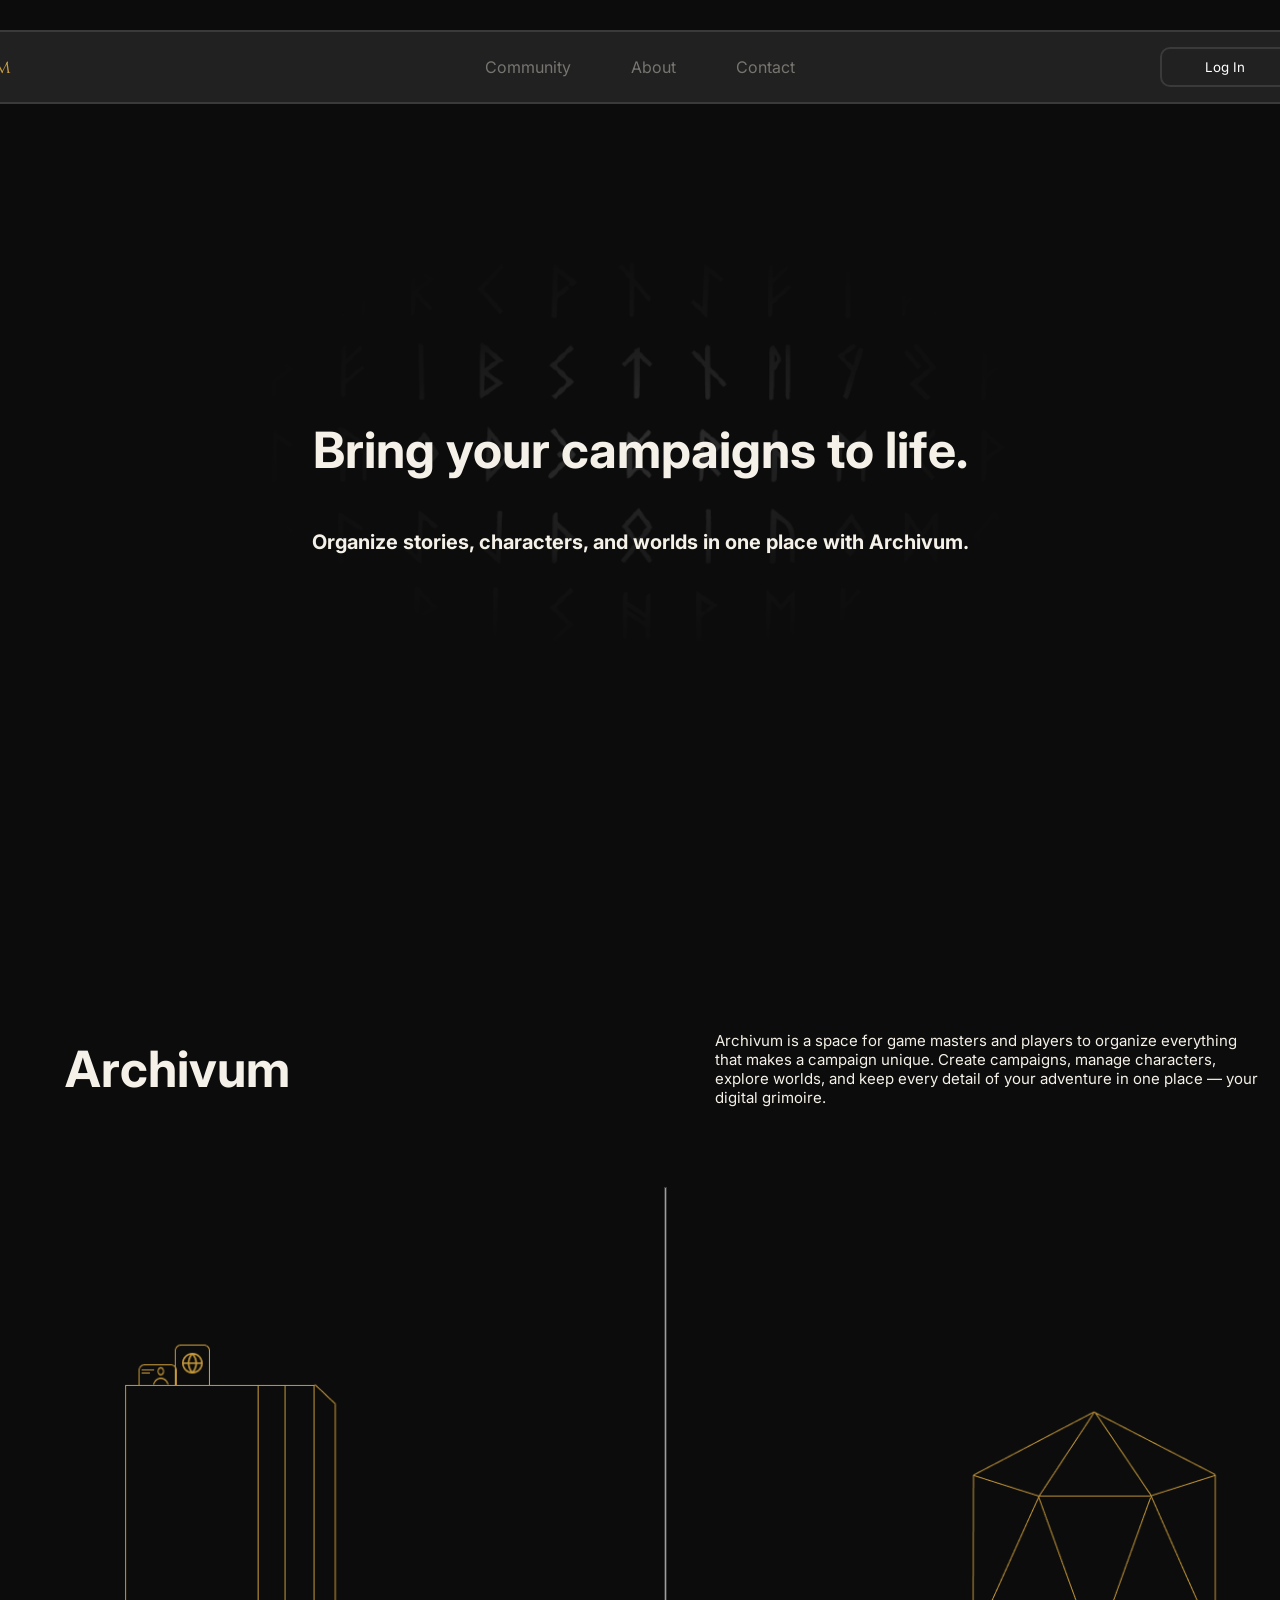
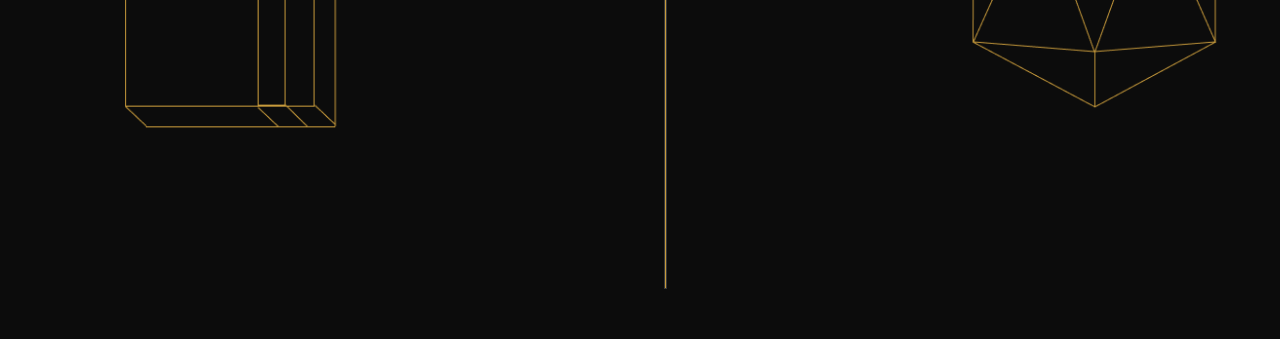
==== landingpage.html @ 38da4d2e "cancelei o modo de alternar página ao clicar em signup/login" ====
<!DOCTYPE html>
<html lang="en">
<head>
    <link rel="preconnect" href="https://fonts.googleapis.com">
    <link rel="preconnect" href="https://fonts.gstatic.com" crossorigin>
    <link href="https://fonts.googleapis.com/css2?family=Cinzel:wght@400;500;600;700;800;900&family=Inter:wght@400;500;600;700&display=swap" rel="stylesheet">
    <link rel="stylesheet" href="landingpage.css">
    <meta charset="UTF-8">
    <meta name="viewport" content="width=device-width, initial-scale=1.0">
    <title>Document</title>
</head>

<script src="landingpage.js" defer></script>
<body>
    
    <div class="landingpage">
    
    <div class="navbar pagina">
        <div class="logo">
            <img class="imglogo img" src="logo.png" alt="A">
            <p class="txtlogo">Archivum</p>
        </div>


        <div class="links">
            <a href="#">Community</a>
            <a href="#">About</a>
            <a href="#">Contact</a>

        </div>
        
        <div class="botoes">
    <button class="log_in btn">Log In</button>
    <button class="sign_up btn">Sign Up</button>
</div>

</div>
<!--fim da navbar-->


    <div class="textprinc">
        <img class="imgprinc img"  src="imgprinc.png">
        <h1 class="h1l">Bring your campaigns to life.</h1>
        <h2 class="h2l">Organize stories, characters, and worlds in one place with Archivum.</h2>
    </div>

    <div class="sec2">
        <div class="top">
        <h1 class="h1sec2 reveal">Archivum</h1>
        <p class="psec2 reveal">Archivum is a space for game masters and players to organize everything that makes a campaign unique. Create campaigns, manage characters, explore worlds, and keep every detail of your adventure in one place — your digital grimoire.</p>
        </div>

        <div class="bottom">
            <img class="imgsec2 reveal img" src="sec2img1.png">
            <hr class="linev hrsec2 reveal"></hr>
            <img class="img2sec2 reveal img" src="sec2img2.png">
        </div>
    </div>
        




<!--
    <div class="sec3">
        <div class="linev"><hr></hr></div>
        <div class="jgd"></div>
        <div class="linev"><hr></hr></div>
    </div>
-->


    
</div>


</body>
</html>
---- landingpage.css ----
@view-transition {
  navigation: auto;
}

@keyframes slide-in {
  from {
    transform: translateX(100%);
  }

  to {
    transform: translateX(0);
  }
}

@keyframes slide-out {
  from {
    transform: translateX(0);
  }

  to {
    transform: translateX(-100%);
  }
}

::view-transition-old(root) {
  animation: slide-out 0.5s ease-in-out both;
}

::view-transition-new(root) {
  animation: slide-in 0.5s ease-in-out both;
}


:root {
  /* BASE */
  --background: #0c0c0c;
  --surface: #242424;
  --surface-hover: #2D2D2D;
  --border: #3A3A3A;

  /* TEXTOS*/
  --text-title: #F5F1E8;      /* títulos grandes */
  --text-primary: #D9D6CF;    /* textos principais */
  --text-secondary: #A6A4A0;  /* descrições */
  --text-muted: #77756F;      /* textos apagados */

  /* DOURADO DOS ELEMENTOS */
  --gold-primary: #C89B3C;    /* logo, links, destaques */
  --gold-hover: #DDB052;
  --gold-dark: #9C7528;

  /* BOTÕES */
      
  --button-primary: #D4A72C;
  --button-primary-text: #1A1A1A;

  --button-secondary-bg: transparent;
  --button-secondary-border: #D4A72C;
  --button-secondary-text: #D4A72C;

    /* =====================
        SKIN BRANCA
     ===================== */

        /* FUNDOS */
        --background-wt: #F8F6F2;      /* Fundo principal */
        --surface-wt: #FFFFFF;         /* Cards */
        --surface--hover-wt: #F2F0EB;   /* Hover */
        --border-wt: #DDD8CF;          /* Bordas */
      
        /* TEXTOS */
        --text-title-wt: #1F1E1B;      /* Títulos */
        --text-primary-wt: #36342F;    /* Texto comum */
        --text-secondary-wt: #6A675F;  /* Texto secundário */
        --text-muted-wt: #979288;      /* Texto apagado */
      
        /* DOURADO */
        --gold-primary-wt: #C89B3C;
        --gold-hover-wt: #D8AC47;
        --gold-dark-wt: #A97C24;
      
        /* BOTÕES */
        --button-primary-wt: #C89B3C;
        --button-primary-text-wt: #FFFFFF;
      
        --button-secondary-bg-wt: transparent;
        --button-secondary-border-wt: #C89B3C;
        --button-secondary-text-wt: #A97C24;
      
        /* FEEDBACK */
        --success: #4F8A63;
        --warning: #D49B2A;
        --error: #C95B5B;
      

  /* =====================
     SKIN GELO
     ===================== */

  --gelo-bg-principal: #B8D5D8;
  --gelo-bg-leitor: #DDEFF0;

  --gelo-texto-principal: #263238;
  --gelo-texto-destaque: #4FA3C1;

  --gelo-btn-bg: #397C91;


  /* =====================
     SKIN NATUREZA
     ===================== */

  --natureza-bg-principal: #9EAA7A;
  --natureza-bg-leitor: #D8D7A8;

  --natureza-texto-principal: #35421F;
  --natureza-texto-destaque: #8B8A35;

  --natureza-btn-bg: #68702A;
}


.sknwt{
    --background: #F8F6F2;      /* Fundo principal */
        --surface: #FFFFFF;         /* Cards */
        --surface--hover: #F2F0EB;   /* Hover */
        --border: #DDD8CF;          /* Bordas */
      
        /* TEXTOS */
        --text-title: #1F1E1B;      /* Títulos */
        --text-primary: #36342F;    /* Texto comum */
        --text-secondary: #6A675F;  /* Texto secundário */
        --text-muted: #979288;      /* Texto apagado */
      
        /* DOURADO */
        --gold-primary: #C89B3C;
        --gold-hover: #D8AC47;
        --gold-dark: #A97C24;
      
        /* BOTÕES */
        --button-primary: #C89B3C;
        --button-primary-text: #FFFFFF;
      
        --button-secondary-bg: transparent;
        --button-secondary-border: #C89B3C;
        --button-secondary-text: #A97C24;
}

body{
    background-color: var(--background);
    margin: 0;
    display: flex;
    align-items: center;
    justify-content: center;
    flex-direction: column;
}

.landingpage{
    align-items: center;
    display: flex;
    flex-direction: column;
    margin: 0;
    width: 80%;
    height: 100%;
}



.landingpage.hidden {
  opacity: 0;
  transform: translateY(20px);
}

.reveal{
    opacity: 0;
    transform: translateY(50px);
    transition: 1s ease;
}

.reveal.active{
    opacity: 1;
    transform: translateY(0);
}

.txtlogo{
    font-family: 'cinzel', serif;
    font-size: 19px;
    color: var(--gold-primary)
}

/*keyframe do txt principal */
@keyframes textAppear {
    from {
        opacity: 0;
        transform: translateY(40px);
    }

    to {
        opacity: 1;
        transform: translateY(0);
    }
}

.h1l{
    font-size: 50px;
    font-family: 'inter', sans-serif;
    color: var(--text-title);
    margin-top: 50px;

    opacity: 0;
    transform: translateY(40px);

    animation: textAppear 2s ease forwards;
    animation-delay: 0.5s;
}

/*keyframe do txt secundario */
@keyframes textAppear2 {
    from {
        opacity: 0;
        transform: translateY(30px);
    }

    to {
        opacity: 1;
        transform: translateY(0);
    }
}

.h2l{
    font-size: 20px;
    font-family: 'inter', sans-serif;
    color: var(--text-title);

    opacity: 0;
    transform: translateY(30px);

    animation: textAppear2 1s ease forwards;
    animation-delay: 1.2s;
}

.navbar{
    backdrop-filter: blur(10px);
    -webkit-backdrop-filter: blur(10px);
    overflow: hidden;
    position: fixed;
    top: 0;
    background-color: var(--background);
    display: flex;
    justify-content: space-between;
    align-items: center;
    flex-direction: row;
    border-radius: 20px;
    padding: 10px 30px;
    width: 1600px;
    height: 50px;
    margin-top: 30px;
    border: 2px solid var(--border);
    background: rgba(36, 36, 36, 0.9);
    z-index: 10;
}

.img{
    user-select: none;
    -webkit-user-drag: none;
}

.links{
    font-size: 16px;
    display: flex;
    flex: 1;
    gap: 60px;
    align-items: center;
    justify-content: center;
}

.links a{
    font-family: 'inter', sans-serif;
    text-decoration: none;
    color: var(--text-muted);
    transition: 0.3s;
}

.logo{
    align-items: center;
    display: flex;
    flex-direction: row;
    flex: 1;
}

.botoes{
    align-items: center;
    justify-content: center;
    display: flex;
    flex-direction: row;
    gap: 20px;
    position: relative;
    z-index: 2;
    flex: 1;
    justify-content: flex-end;
}

.sign_up, .log_in{
    font-family: 'inter', sans-serif;
    transition: 0.3s;
    border-radius: 10px;
    border: none;
    height: 40px;
    width: 130px;

    /* necessário pro <a> se comportar como botão */
    display: flex;
    align-items: center;
    justify-content: center;
    text-decoration: none;
    cursor: pointer;
    box-sizing: border-box;
}

.sign_up{
    box-shadow: 5px 5px 20px rgba(221, 221, 221, 0.2);
    background-color: var(--button-primary-text-wt);
    color: var(--background); /* cor do texto do sign up, ajusta se quiser outra */
}

.log_in{
    color: var(--button-primary-text-wt);
    background: transparent;
    border: 2px solid var(--border);
}

.imglogo{

    width: 70px;
    height: auto;

}


.textprinc{
    justify-content: center;
    gap: 0;
    display: flex;
    flex-direction: column;
    align-items: center;
    margin-top: 370px;
    align-self: center;
}


/* kayframe da imagem principal */
@keyframes runeAppear {
    from {
        opacity: 0;
    }

    to {
        opacity: 0.3;
    }
}

.imgprinc{
    
    opacity: 0;

    animation: runeAppear 3s ease forwards;

    mask-image: radial-gradient(
        ellipse at center,
        rgba(0,0,0,0.5) 0%,
        rgba(0,0,0,0.4) 15%,
        rgba(0,0,0,0.3) 25%,
        rgba(0,0,0,0.2) 40%,
        rgba(0,0,0,0.1) 45%,
        rgba(0,0,0,0) 75%,
        transparent 100%
    );

    -webkit-mask-image: radial-gradient(
        ellipse at center,
        rgba(0,0,0,0.5) 0%,
        rgba(0,0,0,0.4) 15%,
        rgba(0,0,0,0.3) 25%,
        rgba(0,0,0,0.2) 40%,
        rgba(0,0,0,0.1) 45%,
        rgba(0,0,0,0) 75%,
        transparent 100%
    );

    width: 60%;
    height: auto;
    margin-bottom: 50px;
    z-index: 1;
    position: absolute;
}

.sec2{
    display: flex;
    flex-direction: column;
    gap: 30px;
    margin-top: 460px;
}


.top{
    margin-left: 50px;
    display: flex;
    flex-direction: row;
    justify-content: space-between;
    align-items: center;
    gap: 100px;
    width: 1200px;
    height: auto;
}

.h1sec2, .psec2{
    margin: 0px;
}

.h1sec2{
    font-size: 50px;
    font-family: 'inter', sans-serif;
    flex: 1;
    color: var(--text-title);
}

.psec2{
    flex: 1;
    font-size: 15px;
    font-family: 'inter', sans-serif;
    color: var(--text-title);
    width: 600px;
}

.bottom{
    display: flex;
    flex-direction: row;
    align-items: center;
    gap: 60px;
    margin-left: 50px;
    width: 1200px;
    justify-content: space-around;
}

.imgsec2,
.img2sec2{
    width: 350px;
    height: auto;
}

.hrsec2{
    width: 1px;
    height: 400px;

    background-color: var(--gold-primary);
    border: none;
}





.sec3{
    display: flex;
    flex-direction: row;
    gap: 30px;
}

.linev{
    width: 1px;
    height: 700px;
    border: 1px solid var(--border);
    margin-top: 50px;
    margin-bottom: 50px;
}

.link-active{
    font-size: 100px;
}

.hidden{
    display: none;
}
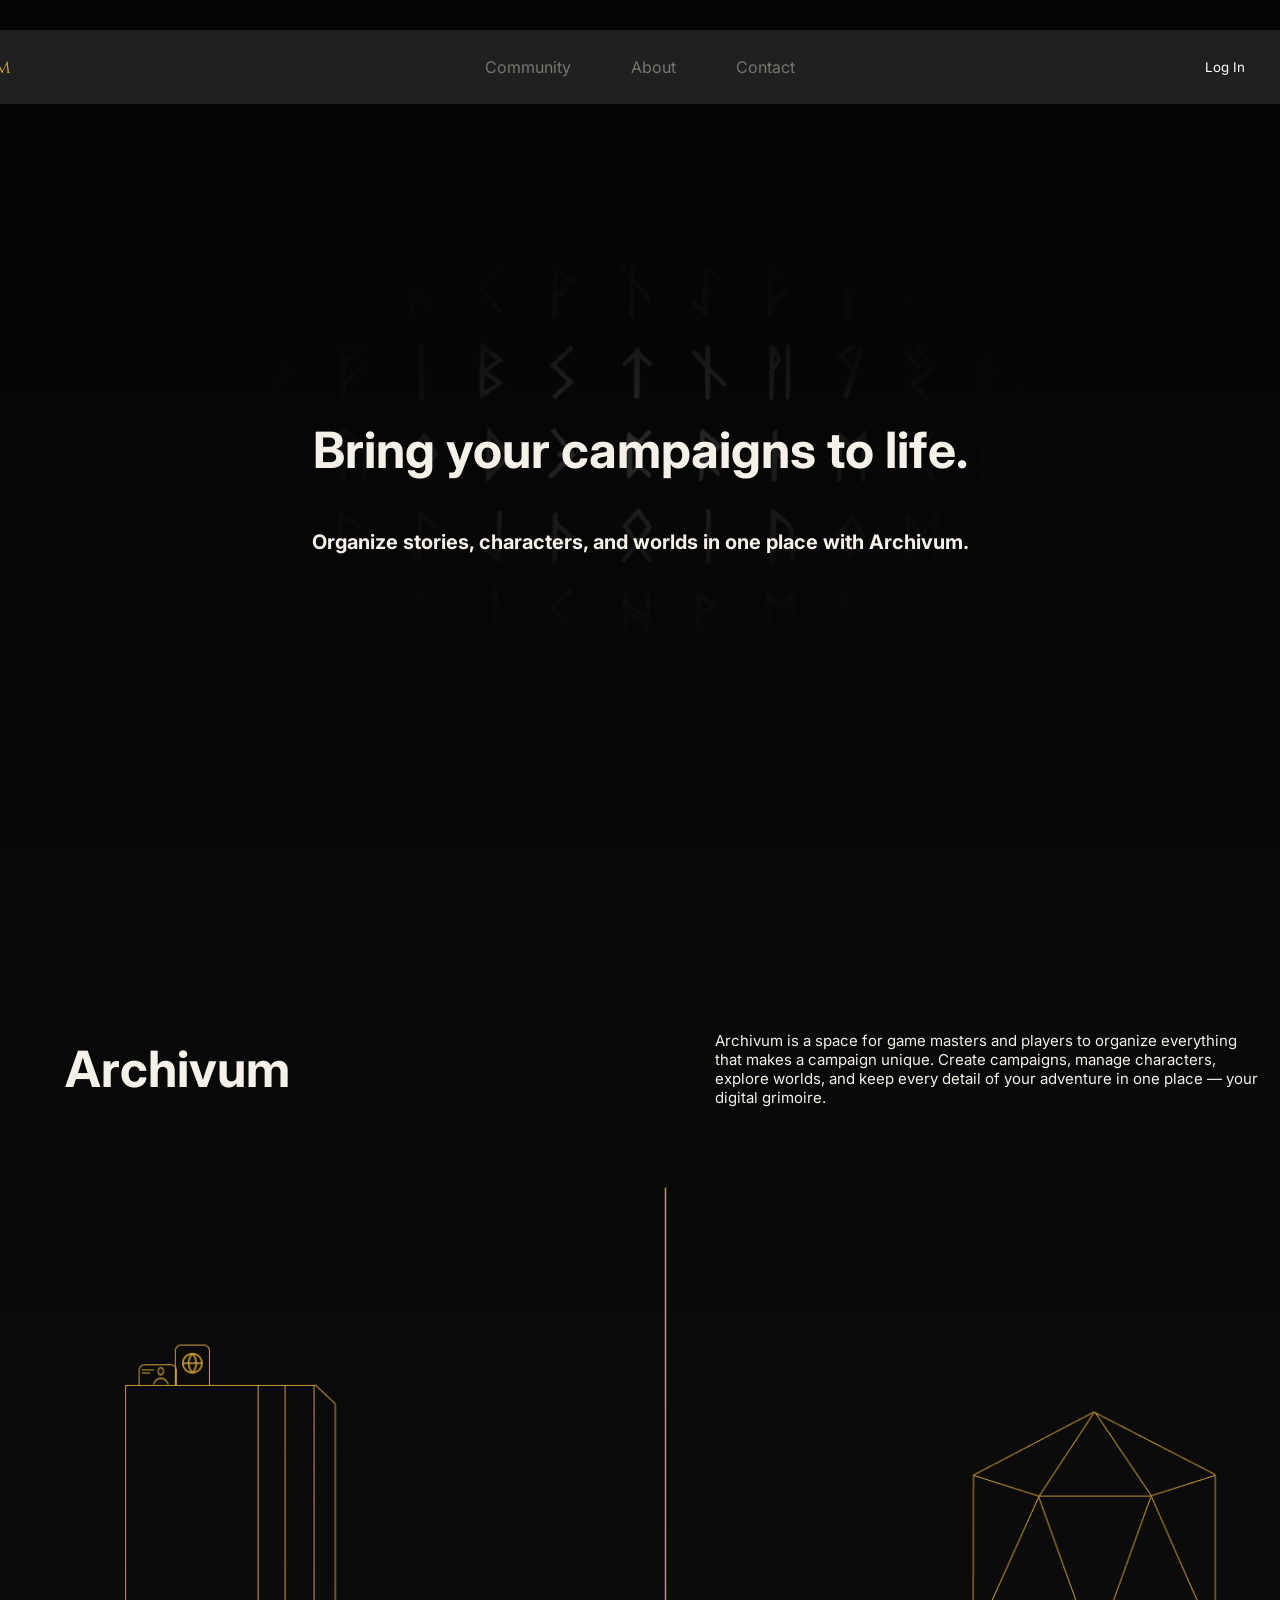
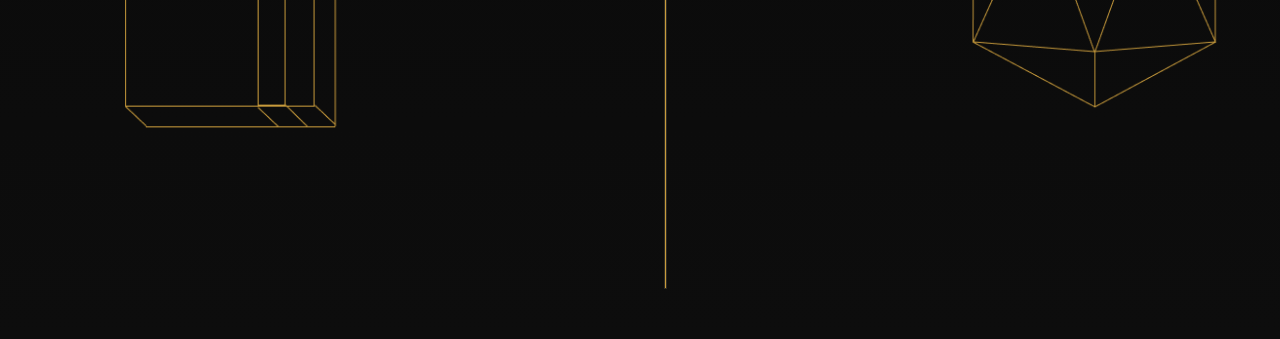
==== commit f5b7493a: "adicionando tela de signup" ====
--- a/landingpage.html
+++ b/landingpage.html
@@ -1,6 +1,7 @@
 <!DOCTYPE html>
 <html lang="en">
 <head>
+    <link rel="stylesheet" href="https://cdnjs.cloudflare.com/ajax/libs/font-awesome/6.7.2/css/all.min.css">
     <link rel="preconnect" href="https://fonts.googleapis.com">
     <link rel="preconnect" href="https://fonts.gstatic.com" crossorigin>
     <link href="https://fonts.googleapis.com/css2?family=Cinzel:wght@400;500;600;700;800;900&family=Inter:wght@400;500;600;700&display=swap" rel="stylesheet">
@@ -13,9 +14,8 @@
 <script src="landingpage.js" defer></script>
 <body>
     
-    <div class="landingpage">
-    
-    <div class="navbar pagina">
+
+<div class="navbar pagina">
         <div class="logo">
             <img class="imglogo img" src="logo.png" alt="A">
             <p class="txtlogo">Archivum</p>
@@ -36,6 +36,11 @@
 
 </div>
 <!--fim da navbar-->
+
+
+
+    <div class="landingpage">
+    
 
 
     <div class="textprinc">
@@ -74,5 +79,26 @@
 </div>
 
 
+<div class="signup hidden pagina">
+    <div class="ContainerSignup">
+        <img class="imglogosu"src="logo.png">
+        <h1 class="h1su">Create your account and start now</h1>
+
+        <div class="create">
+        <button class="SignUpWGoogle"> <img 
+        class="google-icon-color"
+        src="https://upload.wikimedia.org/wikipedia/commons/c/c1/Google_%22G%22_logo.svg" 
+        alt="Ícone Colorido do Google" 
+>       </button>
+        <p class="or">or</p>
+        <input class="e-mail" type="email" placeholder="Email address">
+        <input class="pswrd" type="password" placeholder="password">
+        </div>
+    </div>
+
+
+
+</div>
+
 </body>
 </html>
--- a/landingpage.css
+++ b/landingpage.css
@@ -1,5 +1,7 @@
 
-
+html{
+    overflow-y: scroll;
+}
 
 @view-transition {
   navigation: auto;
@@ -37,9 +39,11 @@
 :root {
   /* BASE */
   --background: #0c0c0c;
+  --bg-degrade: linear-gradient(180deg, #040404 0%, #0d0d0d 100%);
   --surface: #242424;
   --surface-hover: #2D2D2D;
-  --border: #3A3A3A;
+  --border: #202020e5;
+  --border-hover: #585858;
 
   /* TEXTOS*/
   --text-title: #F5F1E8;      /* títulos grandes */
@@ -150,7 +154,7 @@
 }
 
 body{
-    background-color: var(--background);
+    background: var(--bg-degrade);
     margin: 0;
     display: flex;
     align-items: center;
@@ -481,7 +485,97 @@
     font-size: 100px;
 }
 
+
+
+.signup{
+    display: flex;
+    flex-direction: column;
+    justify-content: center;
+    align-items: center;
+    height: 100vh;
+    width: 100vh;
+    background: transparent;
+}
+
+.ContainerSignup{
+    justify-content: center;
+    align-items: center;
+    display: flex;
+    flex-direction: column;
+}
+
+.imglogosu{
+    width: 170px;
+    height: auto;
+}
+
+.h1su{
+    font-size: 22px;
+    font-family: 'inter', sans-serif;
+    color: var(--text-title);
+}
+
+.SignUpWGoogle{
+    margin-top: 30px;
+    border-radius: 10px;
+    width: 300px;
+    height: 44px;
+    border: none;
+    background-color: var(--background-wt);
+    transition: 0.5s;
+}
+
+.or{
+    opacity: 0.5;
+    color: var(--text-muted);
+    font-family: 'inter', sans-serif;
+}
+
+.create{
+    display: flex;
+    flex-direction: column;
+    justify-content: center;
+    align-items: center;
+    gap: 10px;
+}
+
+.google-icon-color{
+    width: 30px;
+}
+
+.pswrd, .e-mail{
+    height: 40px;
+    width: 290px;
+    border-radius: 10px;
+    border: 1px solid var(--border);
+    background-color: var(--background);
+    background: rgba(36, 36, 36, 0.5);
+    backdrop-filter: blur(10px);
+    -webkit-backdrop-filter: blur(10px);
+    padding-left: 10px;
+    color: var(--text-muted-wt);
+    outline: none
+}
+
+.e-mail:hover{
+    border: 1px solid var(--border-hover)
+}
+.pswrd:hover{
+    border: 1px solid var(--border-hover)
+}
+
+.e-mail:focus{
+    border: 1px solid var(--border-hover)
+}
+.pswrd:focus{
+    border: 1px solid var(--border-hover)
+}
+
+.sobreselecionado{
+    opacity: 0.7;
+    transition: 0.5s;
+}
+
 .hidden{
     display: none;
-}
-
+}
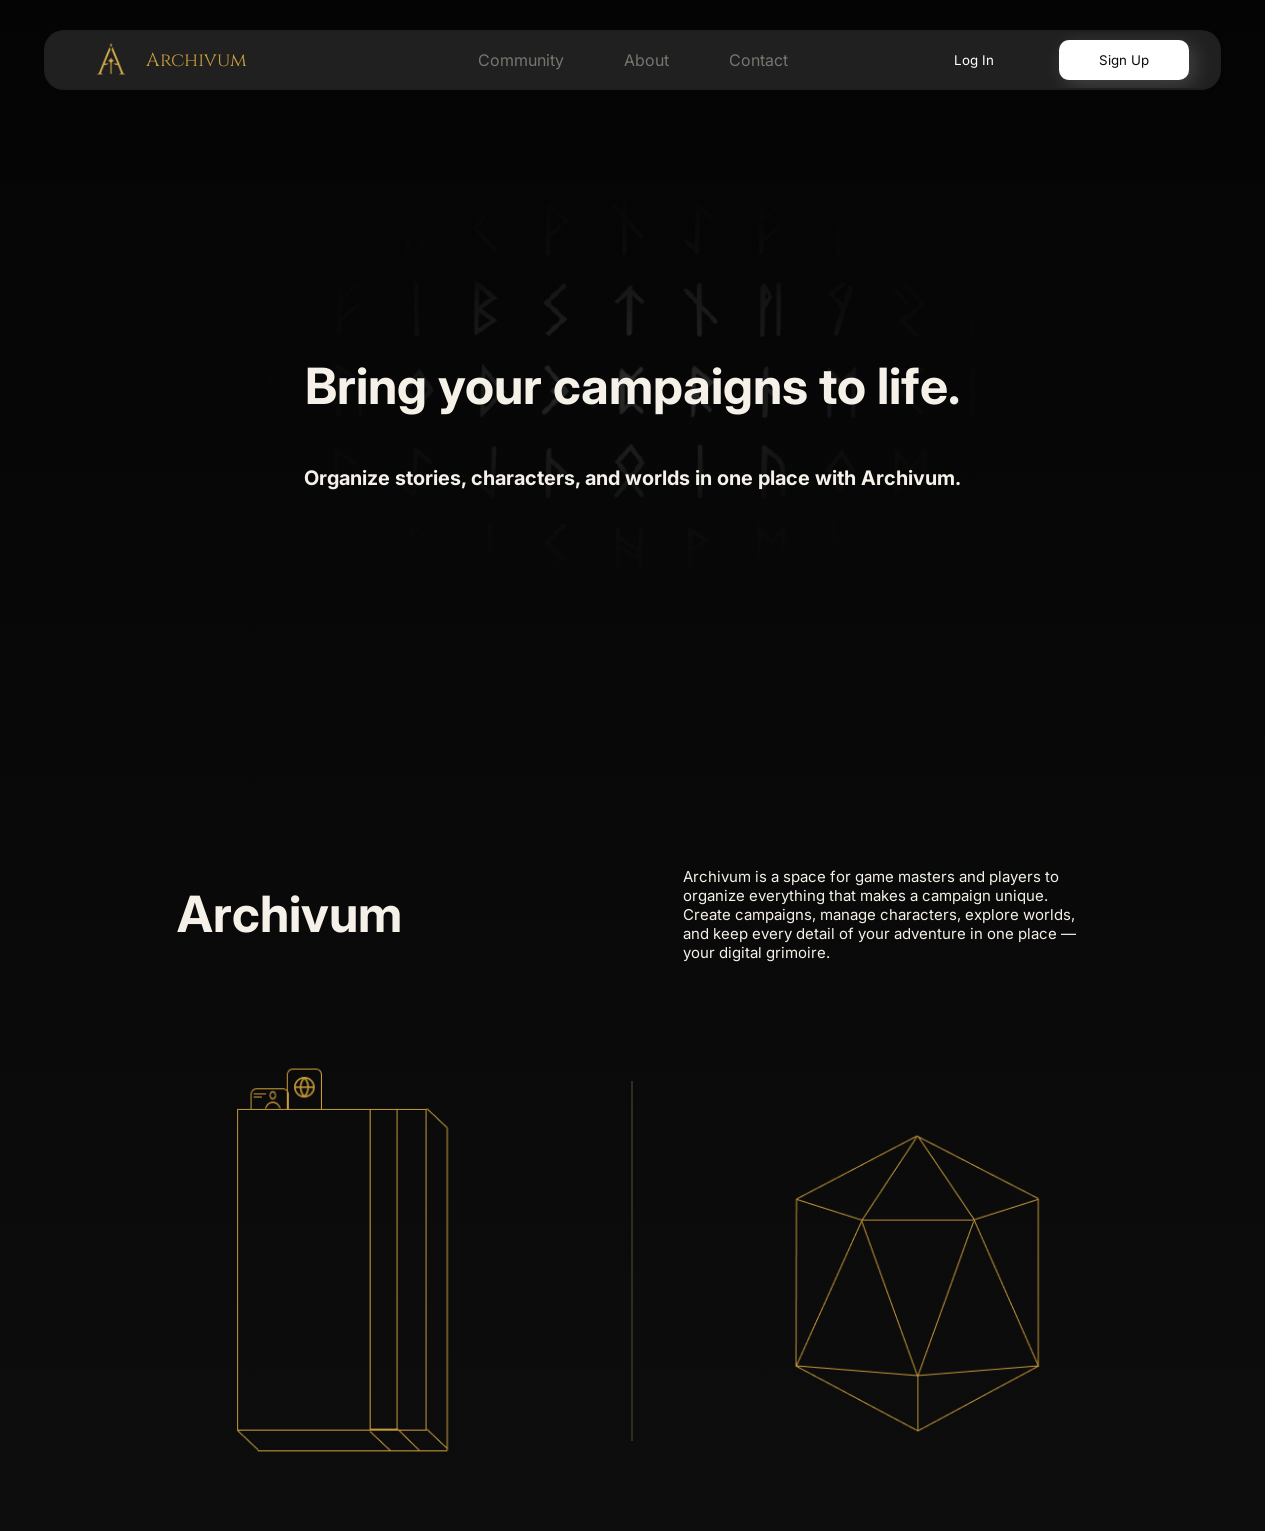
==== commit 3b934d72: "melhorando a responsividade e "otimizando" o sistema de usar-select/user-drag" ====
--- a/landingpage.html
+++ b/landingpage.html
@@ -17,7 +17,7 @@
 
 <div class="navbar pagina">
         <div class="logo">
-            <img class="imglogo img" src="logo.png" alt="A">
+            <img class="imglogo" src="logo.png" alt="A">
             <p class="txtlogo">Archivum</p>
         </div>
 
@@ -44,7 +44,7 @@
 
 
     <div class="textprinc">
-        <img class="imgprinc img"  src="imgprinc.png">
+        <img class="imgprinc"  src="imgprinc.png">
         <h1 class="h1l">Bring your campaigns to life.</h1>
         <h2 class="h2l">Organize stories, characters, and worlds in one place with Archivum.</h2>
     </div>
@@ -56,9 +56,9 @@
         </div>
 
         <div class="bottom">
-            <img class="imgsec2 reveal img" src="sec2img1.png">
+            <img class="imgsec2 reveal" src="sec2img1.png">
             <hr class="linev hrsec2 reveal"></hr>
-            <img class="img2sec2 reveal img" src="sec2img2.png">
+            <img class="img2sec2 reveal" src="sec2img2.png">
         </div>
     </div>
         
--- a/landingpage.css
+++ b/landingpage.css
@@ -1,6 +1,6 @@
-
 html{
-    overflow-y: scroll;
+    scrollbar-gutter: stable;
+    overflow-x: hidden;
 }
 
 @view-transition {
@@ -153,6 +153,10 @@
         --button-secondary-text: #A97C24;
 }
 
+*{
+    box-sizing: border-box;
+}
+
 body{
     background: var(--bg-degrade);
     margin: 0;
@@ -160,6 +164,7 @@
     align-items: center;
     justify-content: center;
     flex-direction: column;
+    min-height: 100%;
 }
 
 .landingpage{
@@ -192,7 +197,8 @@
 .txtlogo{
     font-family: 'cinzel', serif;
     font-size: 19px;
-    color: var(--gold-primary)
+    color: var(--gold-primary);
+    white-space: nowrap;
 }
 
 /*keyframe do txt principal */
@@ -209,10 +215,12 @@
 }
 
 .h1l{
-    font-size: 50px;
+    font-size: clamp(28px, 5vw, 50px);
     font-family: 'inter', sans-serif;
     color: var(--text-title);
     margin-top: 50px;
+    text-align: center;
+    padding: 0 20px;
 
     opacity: 0;
     transform: translateY(40px);
@@ -235,9 +243,11 @@
 }
 
 .h2l{
-    font-size: 20px;
+    font-size: clamp(14px, 2.2vw, 20px);
     font-family: 'inter', sans-serif;
     color: var(--text-title);
+    text-align: center;
+    padding: 0 20px;
 
     opacity: 0;
     transform: translateY(30px);
@@ -259,18 +269,16 @@
     flex-direction: row;
     border-radius: 20px;
     padding: 10px 30px;
-    width: 1600px;
-    height: 50px;
+    width: 92%;
+    max-width: 1600px;
+    height: 60px;
     margin-top: 30px;
     border: 2px solid var(--border);
     background: rgba(36, 36, 36, 0.9);
     z-index: 10;
 }
 
-.img{
-    user-select: none;
-    -webkit-user-drag: none;
-}
+
 
 .links{
     font-size: 16px;
@@ -286,6 +294,7 @@
     text-decoration: none;
     color: var(--text-muted);
     transition: 0.3s;
+    white-space: nowrap;
 }
 
 .logo{
@@ -293,6 +302,7 @@
     display: flex;
     flex-direction: row;
     flex: 1;
+    min-width: fit-content;
 }
 
 .botoes{
@@ -315,19 +325,17 @@
     height: 40px;
     width: 130px;
 
-    /* necessário pro <a> se comportar como botão */
     display: flex;
     align-items: center;
     justify-content: center;
     text-decoration: none;
     cursor: pointer;
-    box-sizing: border-box;
 }
 
 .sign_up{
     box-shadow: 5px 5px 20px rgba(221, 221, 221, 0.2);
     background-color: var(--button-primary-text-wt);
-    color: var(--background); /* cor do texto do sign up, ajusta se quiser outra */
+    color: var(--background);
 }
 
 .log_in{
@@ -337,10 +345,8 @@
 }
 
 .imglogo{
-
     width: 70px;
     height: auto;
-
 }
 
 
@@ -350,8 +356,10 @@
     display: flex;
     flex-direction: column;
     align-items: center;
-    margin-top: 370px;
+    margin-top: clamp(140px, 34vh, 370px);
     align-self: center;
+    width: 100%;
+    padding: 0 20px;
 }
 
 
@@ -405,18 +413,20 @@
     display: flex;
     flex-direction: column;
     gap: 30px;
-    margin-top: 460px;
+    margin-top: clamp(140px, 40vh, 460px);
+    width: 100%;
+    align-items: center;
 }
 
 
 .top{
-    margin-left: 50px;
     display: flex;
     flex-direction: row;
     justify-content: space-between;
     align-items: center;
     gap: 100px;
-    width: 1200px;
+    width: 90%;
+    max-width: 1200px;
     height: auto;
 }
 
@@ -425,7 +435,7 @@
 }
 
 .h1sec2{
-    font-size: 50px;
+    font-size: clamp(30px, 5vw, 50px);
     font-family: 'inter', sans-serif;
     flex: 1;
     color: var(--text-title);
@@ -436,7 +446,8 @@
     font-size: 15px;
     font-family: 'inter', sans-serif;
     color: var(--text-title);
-    width: 600px;
+    width: 100%;
+    max-width: 600px;
 }
 
 .bottom{
@@ -444,23 +455,26 @@
     flex-direction: row;
     align-items: center;
     gap: 60px;
-    margin-left: 50px;
-    width: 1200px;
+    width: 90%;
+    max-width: 1200px;
     justify-content: space-around;
 }
 
 .imgsec2,
 .img2sec2{
-    width: 350px;
+    width: 100%;
+    max-width: 350px;
     height: auto;
 }
 
 .hrsec2{
     width: 1px;
     height: 400px;
+    max-height: 40vh;
 
     background-color: var(--gold-primary);
     border: none;
+    flex-shrink: 0;
 }
 
 
@@ -492,8 +506,10 @@
     flex-direction: column;
     justify-content: center;
     align-items: center;
-    height: 100vh;
-    width: 100vh;
+    min-height: 100dvh;
+    width: 100%;
+    max-width: 520px;
+    padding: 40px 20px;
     background: transparent;
 }
 
@@ -502,27 +518,33 @@
     align-items: center;
     display: flex;
     flex-direction: column;
+    width: 100%;
+    text-align: center;
 }
 
 .imglogosu{
     width: 170px;
+    max-width: 60vw;
     height: auto;
 }
 
 .h1su{
-    font-size: 22px;
+    font-size: clamp(18px, 3vw, 22px);
     font-family: 'inter', sans-serif;
     color: var(--text-title);
+    padding: 0 10px;
 }
 
 .SignUpWGoogle{
     margin-top: 30px;
     border-radius: 10px;
-    width: 300px;
+    width: 100%;
+    max-width: 300px;
     height: 44px;
     border: none;
     background-color: var(--background-wt);
     transition: 0.5s;
+    cursor: pointer;
 }
 
 .or{
@@ -537,6 +559,8 @@
     justify-content: center;
     align-items: center;
     gap: 10px;
+    width: 100%;
+    max-width: 300px;
 }
 
 .google-icon-color{
@@ -545,7 +569,8 @@
 
 .pswrd, .e-mail{
     height: 40px;
-    width: 290px;
+    width: 100%;
+    max-width: 290px;
     border-radius: 10px;
     border: 1px solid var(--border);
     background-color: var(--background);
@@ -576,6 +601,156 @@
     transition: 0.5s;
 }
 
+
+
+
+/* =====================================================
+   RESPONSIVO
+   ===================================================== */
+
+/* Tablets grandes / notebooks pequenos */
+@media (max-width: 1100px) {
+    .top, .bottom{
+        width: 92%;
+    }
+
+    .top{
+        gap: 60px;
+    }
+}
+
+/* Tablets: empilha as colunas da seção "Archivum" */
+@media (max-width: 900px) {
+    .top{
+        flex-direction: column;
+        text-align: center;
+        gap: 24px;
+    }
+
+    .psec2{
+        max-width: 500px;
+    }
+
+    .bottom{
+        flex-direction: column;
+        gap: 40px;
+    }
+
+    .hrsec2{
+        width: 60%;
+        max-width: 300px;
+        height: 1px;
+    }
+
+    .imgsec2, .img2sec2{
+        max-width: 280px;
+    }
+
+    .textprinc{
+        margin-top: clamp(120px, 28vh, 260px);
+    }
+
+    .sec2{
+        margin-top: clamp(100px, 22vh, 260px);
+    }
+}
+
+/* Celulares grandes */
+@media (max-width: 640px) {
+    .navbar{
+        padding: 8px 16px;
+        height: auto;
+        min-height: 50px;
+        border-radius: 16px;
+        gap: 10px;
+    }
+
+    .links{
+        display: none;
+    }
+
+    .logo{
+        flex: none;
+    }
+
+    .botoes{
+        flex: none;
+        margin-left: auto;
+        gap: 10px;
+    }
+
+    .imglogo{
+        width: 46px;
+    }
+
+    .txtlogo{
+        font-size: 15px;
+    }
+
+    .sign_up, .log_in{
+        width: auto;
+        min-width: 84px;
+        height: 36px;
+        padding: 0 14px;
+        font-size: 13px;
+    }
+
+    .landingpage{
+        width: 90%;
+    }
+
+    .h1l{
+        margin-top: 30px;
+    }
+
+    .h1sec2{
+        text-align: center;
+    }
+
+    .psec2{
+        text-align: center;
+    }
+
+    .imgsec2, .img2sec2{
+        max-width: 220px;
+    }
+
+    .signup{
+        padding: 30px 20px;
+    }
+}
+
+/* Celulares pequenos */
+@media (max-width: 400px) {
+    .imglogo{
+        width: 38px;
+    }
+
+    .txtlogo{
+        font-size: 13px;
+    }
+
+    .sign_up, .log_in{
+        min-width: 74px;
+        font-size: 12px;
+        padding: 0 10px;
+    }
+
+    .textprinc{
+        margin-top: clamp(110px, 26vh, 200px);
+    }
+
+    .sec2{
+        margin-top: clamp(90px, 20vh, 200px);
+    }
+}
+
+img{
+    user-select: none;
+    -webkit-user-drag: none;
+    max-width: 100%;
+}
+
 .hidden{
     display: none;
 }
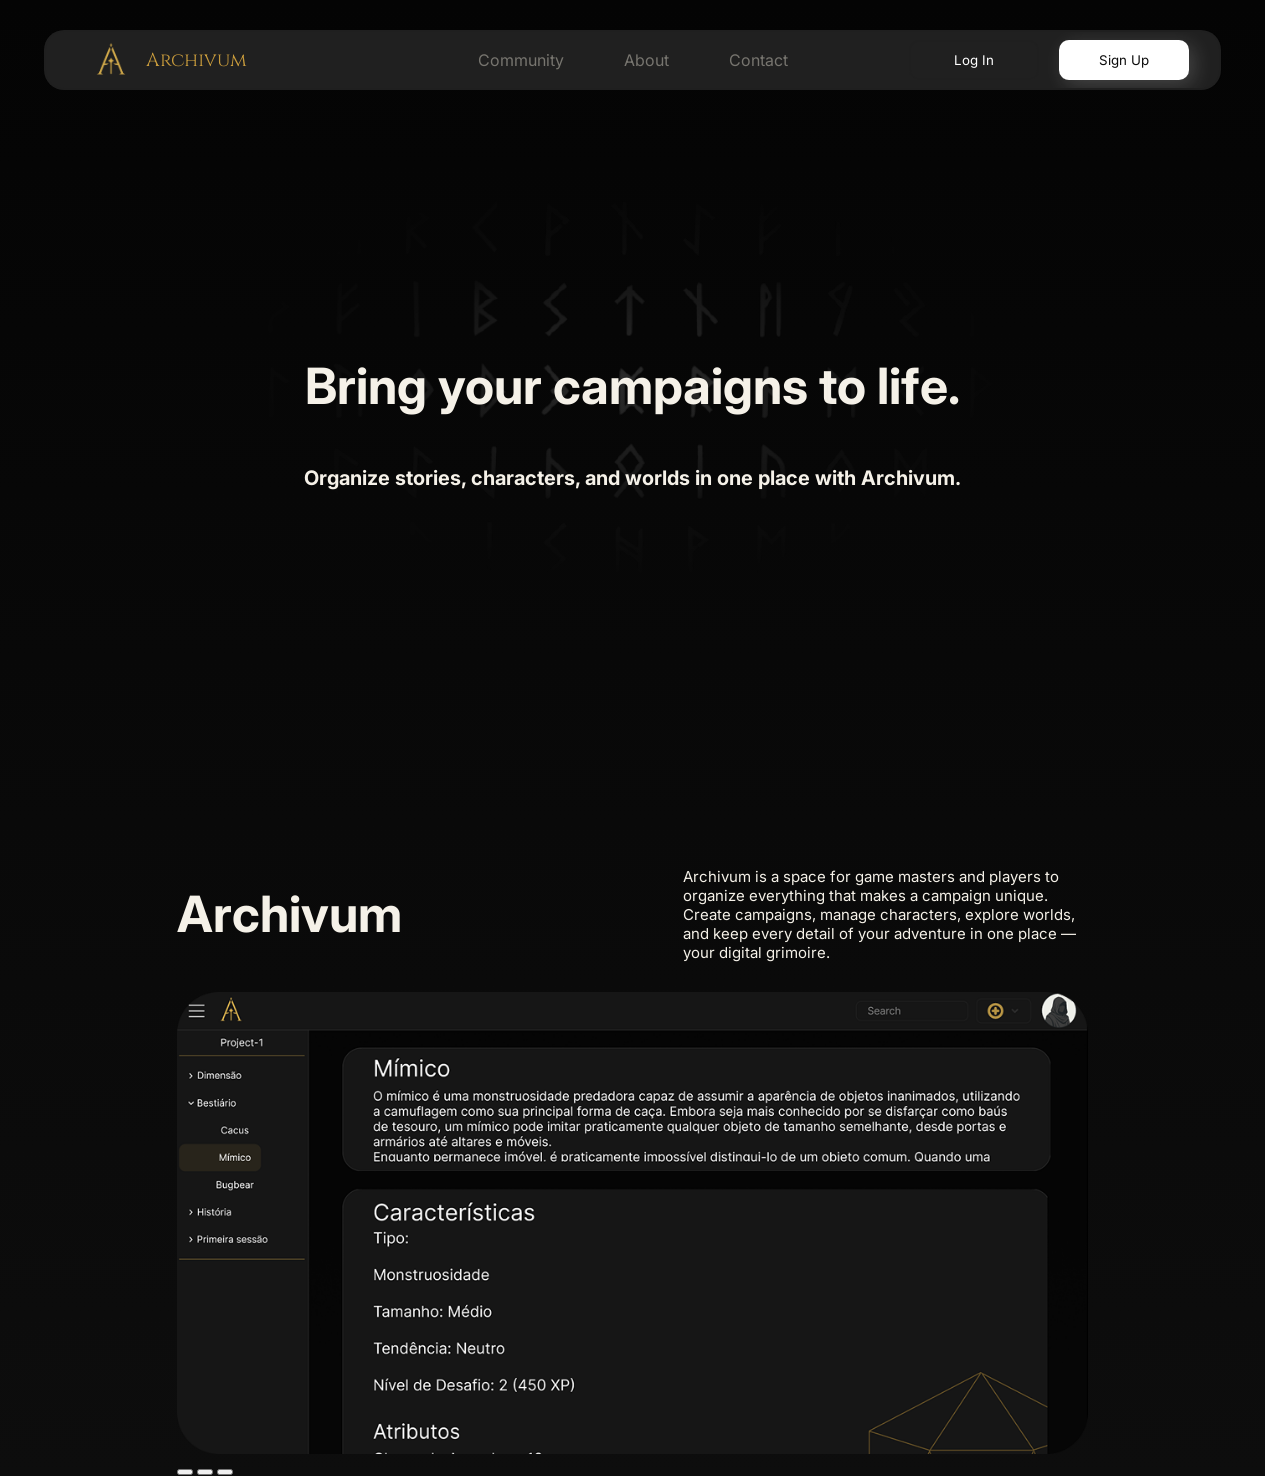
==== commit 89fd7d69: "apenas falhei  miseravelmente e adicionei uma imagem" ====
--- a/landingpage.html
+++ b/landingpage.html
@@ -56,9 +56,13 @@
         </div>
 
         <div class="bottom">
+            <div class="muckup">
             <img class="imgsec2 reveal" src="sec2img1.png">
-            <hr class="linev hrsec2 reveal"></hr>
-            <img class="img2sec2 reveal" src="sec2img2.png">
+            <button class="prjt"></button>
+            <button class="lbry"></button>
+            <button class="prjts"></button>
+        </div>
+            
         </div>
     </div>
         
--- a/landingpage.css
+++ b/landingpage.css
@@ -3,9 +3,9 @@
     overflow-x: hidden;
 }
 
-@view-transition {
-  navigation: auto;
-}
+/*@view-transition {
+    navigation: auto;
+  }*/
 
 @keyframes slide-in {
   from {
@@ -460,10 +460,9 @@
     justify-content: space-around;
 }
 
-.imgsec2,
-.img2sec2{
-    width: 100%;
-    max-width: 350px;
+.imgsec2{
+    width: 100%;
+    max-width: 1650px;
     height: auto;
 }
 
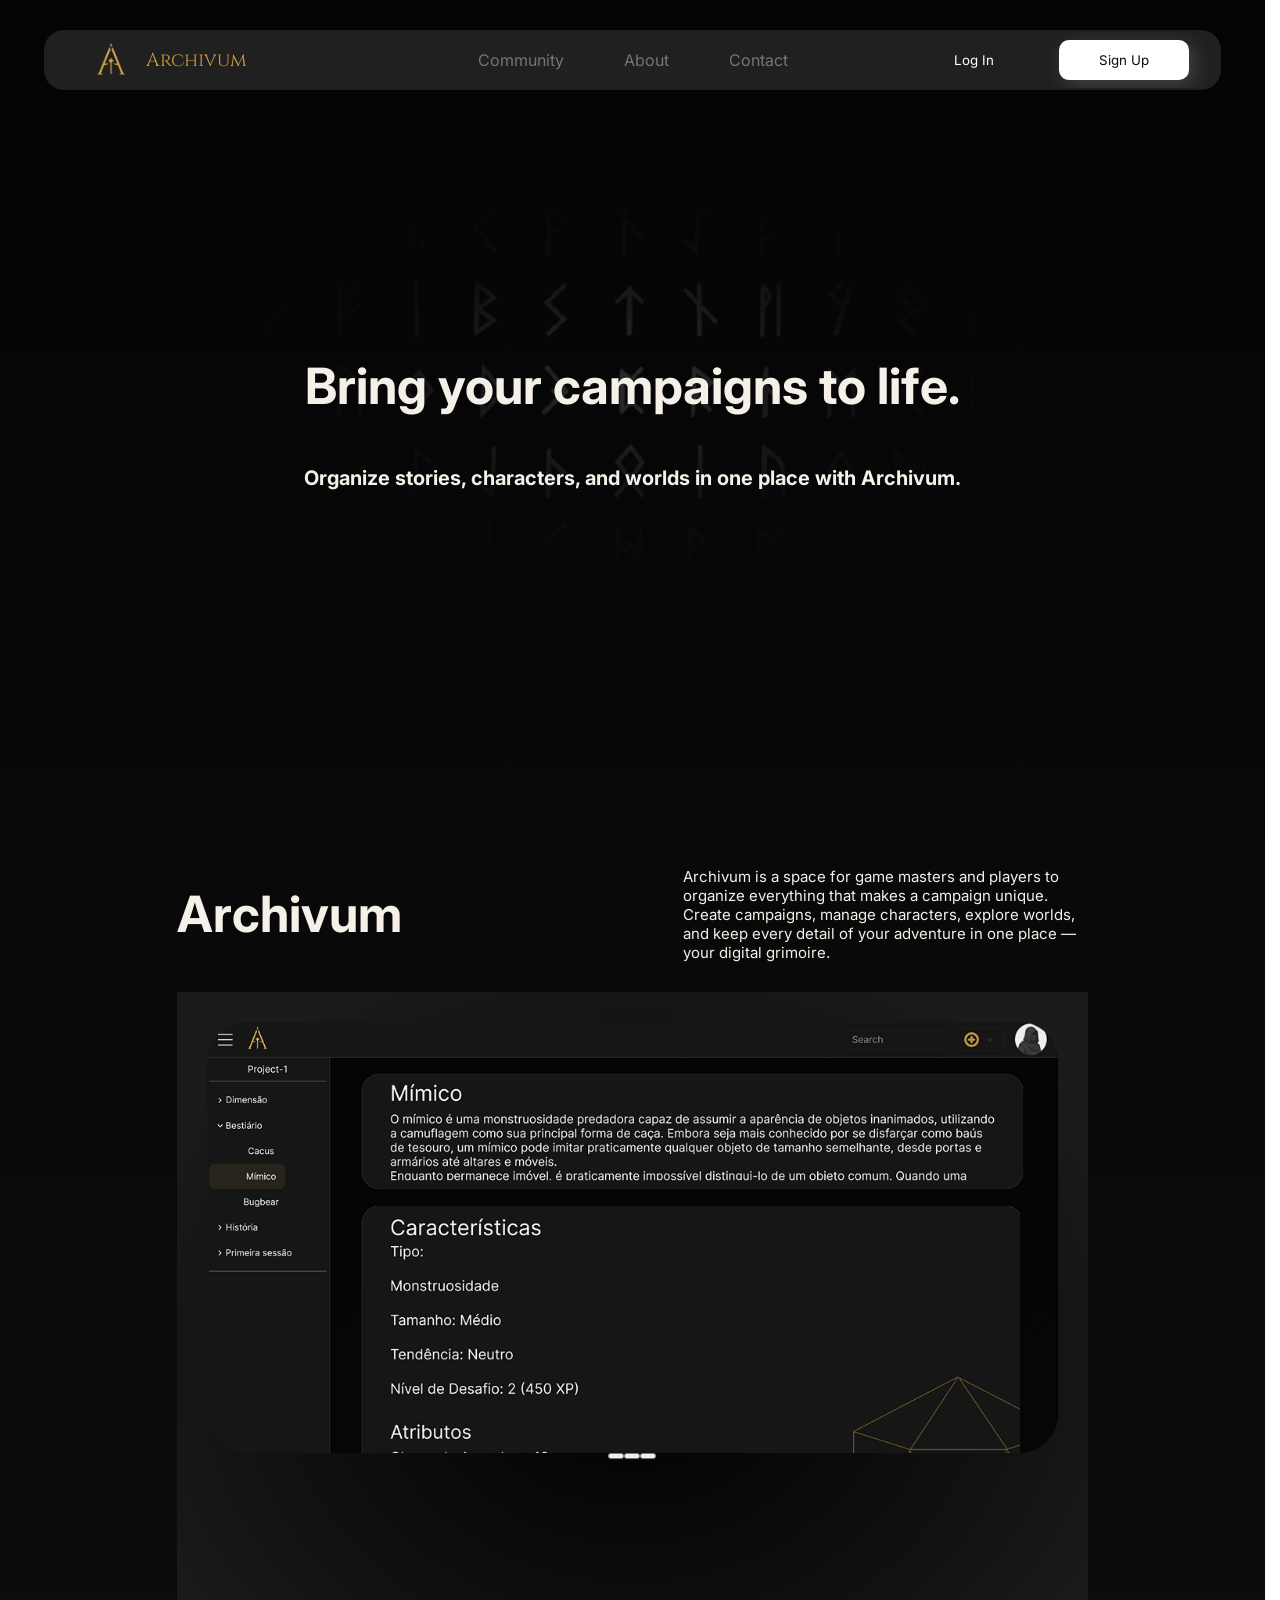
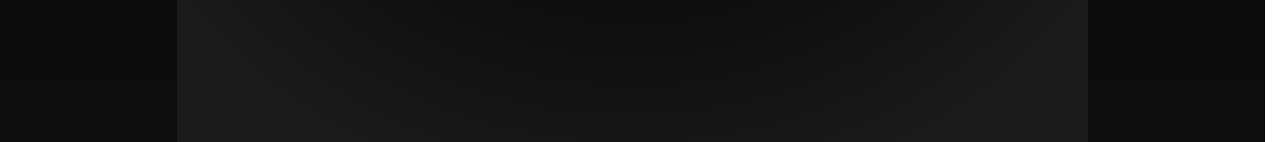
==== commit 1b2b8e46: "add pagina de login e inicio do mockup" ====
--- a/landingpage.html
+++ b/landingpage.html
@@ -15,7 +15,7 @@
 <body>
     
 
-<div class="navbar pagina">
+<div pag class="navbar pagina">
         <div class="logo">
             <img class="imglogo" src="logo.png" alt="A">
             <p class="txtlogo">Archivum</p>
@@ -56,11 +56,13 @@
         </div>
 
         <div class="bottom">
-            <div class="muckup">
+            <div class="mockup">
             <img class="imgsec2 reveal" src="sec2img1.png">
+            <div class="buttonMKP">
             <button class="prjt"></button>
             <button class="lbry"></button>
             <button class="prjts"></button>
+            </div>
         </div>
             
         </div>
@@ -70,20 +72,37 @@
 
 
 
-<!--
-    <div class="sec3">
-        <div class="linev"><hr></hr></div>
-        <div class="jgd"></div>
-        <div class="linev"><hr></hr></div>
-    </div>
--->
-
 
     
 </div>
+<!--fim landingpage-->
 
 
-<div class="signup hidden pagina">
+
+<div class="login hidden pagina reveal">
+    <div class="Containerlogin">
+        <img class="imglogoli"src="logo.png">
+        <h1 class="h1li">Log in to your account and start now</h1>
+
+        <div class="create">
+        <button class="LogInWGoogle"> <img 
+        class="google-icon-color"
+        src="https://upload.wikimedia.org/wikipedia/commons/c/c1/Google_%22G%22_logo.svg" 
+        alt="Ícone Colorido do Google" 
+>       </button>
+        <p class="or">or</p>
+        <input class="e-mail" type="email" placeholder="Email address">
+        <input class="pswrd" type="password" placeholder="password">
+        </div>
+    </div>
+
+
+
+</div>
+<!--fim login-->
+
+
+<div class="signup hidden pagina reveal">
     <div class="ContainerSignup">
         <img class="imglogosu"src="logo.png">
         <h1 class="h1su">Create your account and start now</h1>
@@ -103,6 +122,8 @@
 
 
 </div>
+<!--fim signup-->
+
 
 </body>
 </html>
--- a/landingpage.css
+++ b/landingpage.css
@@ -182,6 +182,7 @@
   opacity: 0;
   transform: translateY(20px);
 }
+
 
 .reveal{
     opacity: 0;
@@ -303,6 +304,7 @@
     flex-direction: row;
     flex: 1;
     min-width: fit-content;
+    cursor: pointer;
 }
 
 .botoes{
@@ -464,7 +466,44 @@
     width: 100%;
     max-width: 1650px;
     height: auto;
-}
+    position: relative;
+    z-index: 2;
+    display: block;
+    margin: 0 auto;
+
+
+}
+
+.buttonMKP{
+    display: flex;
+    flex-direction: row;
+    justify-content: center;
+}
+
+.lbry, .prjt, .prjts{
+    position: relative;
+    z-index: 3;
+
+}
+
+.mockup{
+    padding: 30px;
+        position: relative;
+        z-index: 1;
+        background: radial-gradient(
+    80% 80% at 50% 50%,
+    #000000 0%,
+    #111111 50%,
+    #1B1B1B 75%,
+    #1A1A1A 100%
+);
+        width: fit-content;
+        height: 750px;
+        
+        
+}
+
+
 
 .hrsec2{
     width: 1px;
@@ -498,7 +537,7 @@
     font-size: 100px;
 }
 
-
+/* signup */
 
 .signup{
     display: flex;
@@ -595,10 +634,96 @@
     border: 1px solid var(--border-hover)
 }
 
-.sobreselecionado{
-    opacity: 0.7;
+
+
+/* login*/
+
+.login{
+    display: flex;
+    flex-direction: column;
+    justify-content: center;
+    align-items: center;
+    min-height: 100dvh;
+    width: 100%;
+    max-width: 520px;
+    padding: 40px 20px;
+    background: transparent;
+}
+
+.Containerlogin{
+    justify-content: center;
+    align-items: center;
+    display: flex;
+    flex-direction: column;
+    width: 100%;
+    text-align: center;
+}
+
+.imglogoli{
+    width: 170px;
+    max-width: 60vw;
+    height: auto;
+}
+
+.h1li{
+    font-size: clamp(18px, 3vw, 22px);
+    font-family: 'inter', sans-serif;
+    color: var(--text-title);
+    padding: 0 10px;
+}
+
+.LogInWGoogle{
+    margin-top: 30px;
+    border-radius: 10px;
+    width: 100%;
+    max-width: 300px;
+    height: 44px;
+    border: none;
+    background-color: var(--background-wt);
     transition: 0.5s;
-}
+    cursor: pointer;
+}
+
+.or{
+    opacity: 0.5;
+    color: var(--text-muted);
+    font-family: 'inter', sans-serif;
+}
+
+.create{
+    display: flex;
+    flex-direction: column;
+    justify-content: center;
+    align-items: center;
+    gap: 10px;
+    width: 100%;
+    max-width: 300px;
+}
+
+
+
+
+
+
+
+
+
+
+
+
+
+
+
+
+
+
+
+
+
+
+
+
+
 
 
 
@@ -752,4 +877,9 @@
 
 .hidden{
     display: none;
+}
+
+.sobreselecionado{
+    opacity: 0.7;
+    transition: 0.5s;
 }
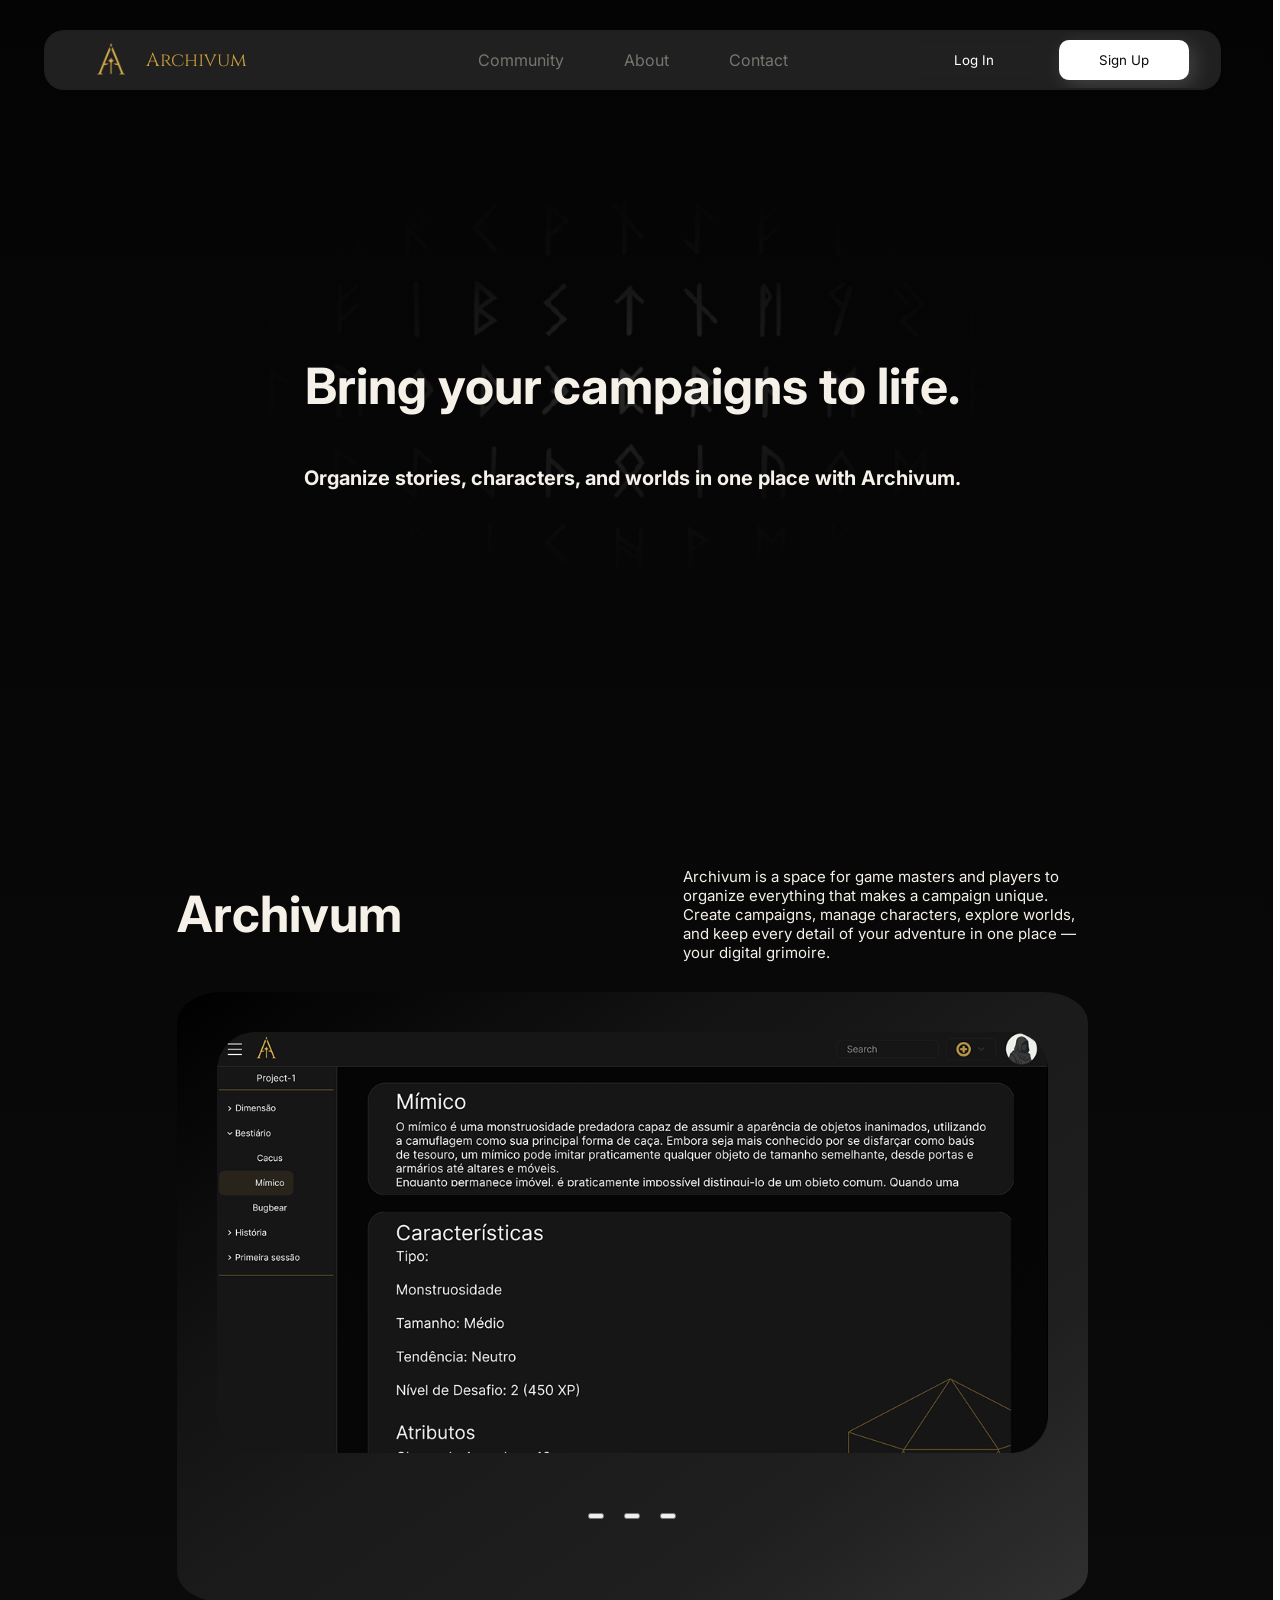
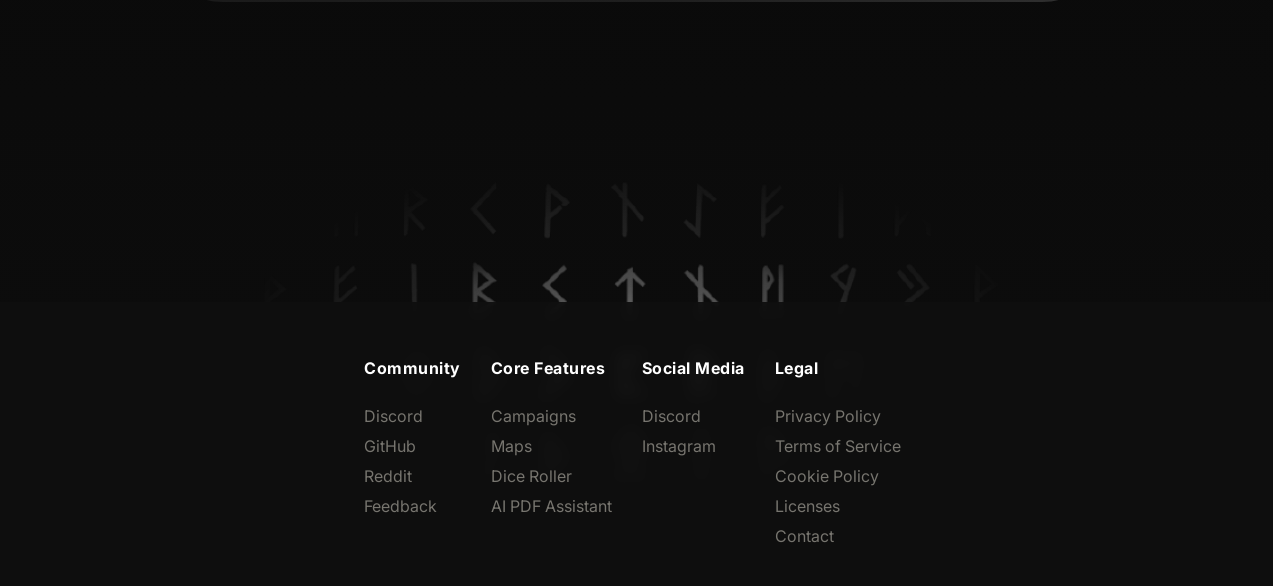
==== commit fe26b9cb: "ajustandos mockup, responsividade e criando footer" ====
--- a/landingpage.html
+++ b/landingpage.html
@@ -124,6 +124,53 @@
 </div>
 <!--fim signup-->
 
+<!--footer-->
+
+<div class="entire_footer">
+    <img src="imgprinc.png">
+
+
+<div class="footer">
+
+    <div class="community">
+        <h3>Community</h3>
+
+        <a href="#">Discord</a>
+        <a href="#">GitHub</a>
+        <a href="#">Reddit</a>
+        <a href="#">Feedback</a>
+    </div>
+
+    <div class="core_features">
+        <h3>Core Features</h3>
+
+        <a href="#">Campaigns</a>
+        <a href="#">Maps</a>
+        <a href="#">Dice Roller</a>
+        <a href="#">AI PDF Assistant</a>
+    </div>
+
+    <div class="social_media">
+        <h3>Social Media</h3>
+
+        <a href="#">Discord</a>
+        <a href="#">Instagram</a>
+    </div>
+
+    <div class="legal">
+        <h3>Legal</h3>
+
+        <a href="#">Privacy Policy</a>
+        <a href="#">Terms of Service</a>
+        <a href="#">Cookie Policy</a>
+        <a href="#">Licenses</a>
+        <a href="#">Contact</a>
+    </div>
+
+</div>
+
+</div>
+
 
 </body>
 </html>
--- a/landingpage.css
+++ b/landingpage.css
@@ -41,6 +41,7 @@
   --background: #0c0c0c;
   --bg-degrade: linear-gradient(180deg, #040404 0%, #0d0d0d 100%);
   --surface: #242424;
+  --surface-transparent:rgba(15, 15, 15, 0.9);
   --surface-hover: #2D2D2D;
   --border: #202020e5;
   --border-hover: #585858;
@@ -470,7 +471,7 @@
     z-index: 2;
     display: block;
     margin: 0 auto;
-
+    mask-image: (white, transparent);
 
 }
 
@@ -478,27 +479,31 @@
     display: flex;
     flex-direction: row;
     justify-content: center;
+    gap: 20px;
 }
 
 .lbry, .prjt, .prjts{
     position: relative;
     z-index: 3;
 
+
 }
 
 .mockup{
-    padding: 30px;
+    padding: 40px;
         position: relative;
         z-index: 1;
-        background: radial-gradient(
-    80% 80% at 50% 50%,
-    #000000 0%,
-    #111111 50%,
-    #1B1B1B 75%,
-    #1A1A1A 100%
-);
+        background: linear-gradient(145deg,rgba(0, 0, 0, 1) 0%,
+         rgba(18, 18, 18, 1) 30%,
+          rgba(27, 27, 27, 1) 51%,
+           rgb(31, 31, 31) 76%,
+            rgb(48, 48, 48) 100%);
         width: fit-content;
-        height: 750px;
+        height: 610px;
+        display: flex;
+        flex-direction: column;
+        gap: 60px;
+        border-radius: 5%;
         
         
 }
@@ -701,8 +706,82 @@
 }
 
 
-
-
+/* footer */
+.entire_footer{
+    margin-top: 300px;
+    position: relative;
+    width: 100vw;
+    justify-content: center;
+}
+
+.footer{
+    display: flex;
+    flex-direction: row;
+    background-color: var(--surface-transparent);
+    padding: 40px;
+    gap: 30px;
+    width: 100vw;
+    backdrop-filter: blur(8px);
+    -webkit-backdrop-filter: blur(8px);
+    overflow: hidden;
+    justify-content: center;
+}
+
+
+.entire_footer img{
+    position: absolute;
+    width: 60vw;
+    height: auto;
+    top: -50%;
+    left: 50%;
+    transform: translateX(-50%);
+    mask-image: radial-gradient(
+        ellipse at center,
+        rgba(0,0,0,0.5) 0%,
+        rgba(0,0,0,0.4) 15%,
+        rgba(0,0,0,0.3) 25%,
+        rgba(0,0,0,0.2) 40%,
+        rgba(0,0,0,0.1) 45%,
+        rgba(0,0,0,0) 75%,
+        transparent 100%
+    );
+
+    -webkit-mask-image: radial-gradient(
+        ellipse at center,
+        rgba(0,0,0,0.5) 0%,
+        rgba(0,0,0,0.4) 15%,
+        rgba(0,0,0,0.3) 25%,
+        rgba(0,0,0,0.2) 40%,
+        rgba(0,0,0,0.1) 45%,
+        rgba(0,0,0,0) 75%,
+        transparent 100%
+    );
+
+
+}
+
+.community, .core_features, .social_media, .legal{
+    display: flex;
+    flex-direction: column;
+    gap: 10px;
+}
+
+.footer h3{
+    color: #FFFFFF;
+    font-size: 1rem;
+    font-weight: 700;
+    letter-spacing: 0.5px;
+    margin-bottom: 18px;
+    font-family: 'inter';
+}
+
+.footer a{
+    font-family: 'inter', sans-serif;
+    text-decoration: none;
+    color: var(--text-muted);
+    transition: 0.3s;
+    white-space: nowrap;
+}
 
 
 
@@ -777,6 +856,28 @@
     .sec2{
         margin-top: clamp(100px, 22vh, 260px);
     }
+
+    .mockup{
+        width: 90%;
+        height: auto;
+        margin: auto;
+    }
+
+    .imgsec2{
+        width: 100%;
+        height: auto;
+    }
+
+    .buttonMKP{
+        width: 90%;
+        gap: 12px;
+    }
+
+    .buttonMKP button{
+        height: 42px;
+        font-size: .9rem;
+    }
+    
 }
 
 /* Celulares grandes */
@@ -842,6 +943,35 @@
     .signup{
         padding: 30px 20px;
     }
+
+    .bottom{
+        display:flex;
+        justify-content:center;
+    }
+
+    .mockup{
+        width:95%;
+        border-radius:18px;
+    }
+
+    .imgsec2{
+        width:100%;
+        display:block;
+    }
+
+    .buttonMKP{
+        width:92%;
+        bottom:20px;
+        gap:10px;
+    }
+
+    .buttonMKP button{
+        height:40px;
+        font-size:.85rem;
+    }
+
+
+
 }
 
 /* Celulares pequenos */
@@ -867,6 +997,21 @@
     .sec2{
         margin-top: clamp(90px, 20vh, 200px);
     }
+
+    .mockup{
+        width:100%;
+    }
+
+    .buttonMKP{
+        flex-direction:column;
+        width:85%;
+        left:50%;
+        transform:translateX(-50%);
+    }
+
+    .buttonMKP button{
+        width:100%;
+    }
 }
 
 img{
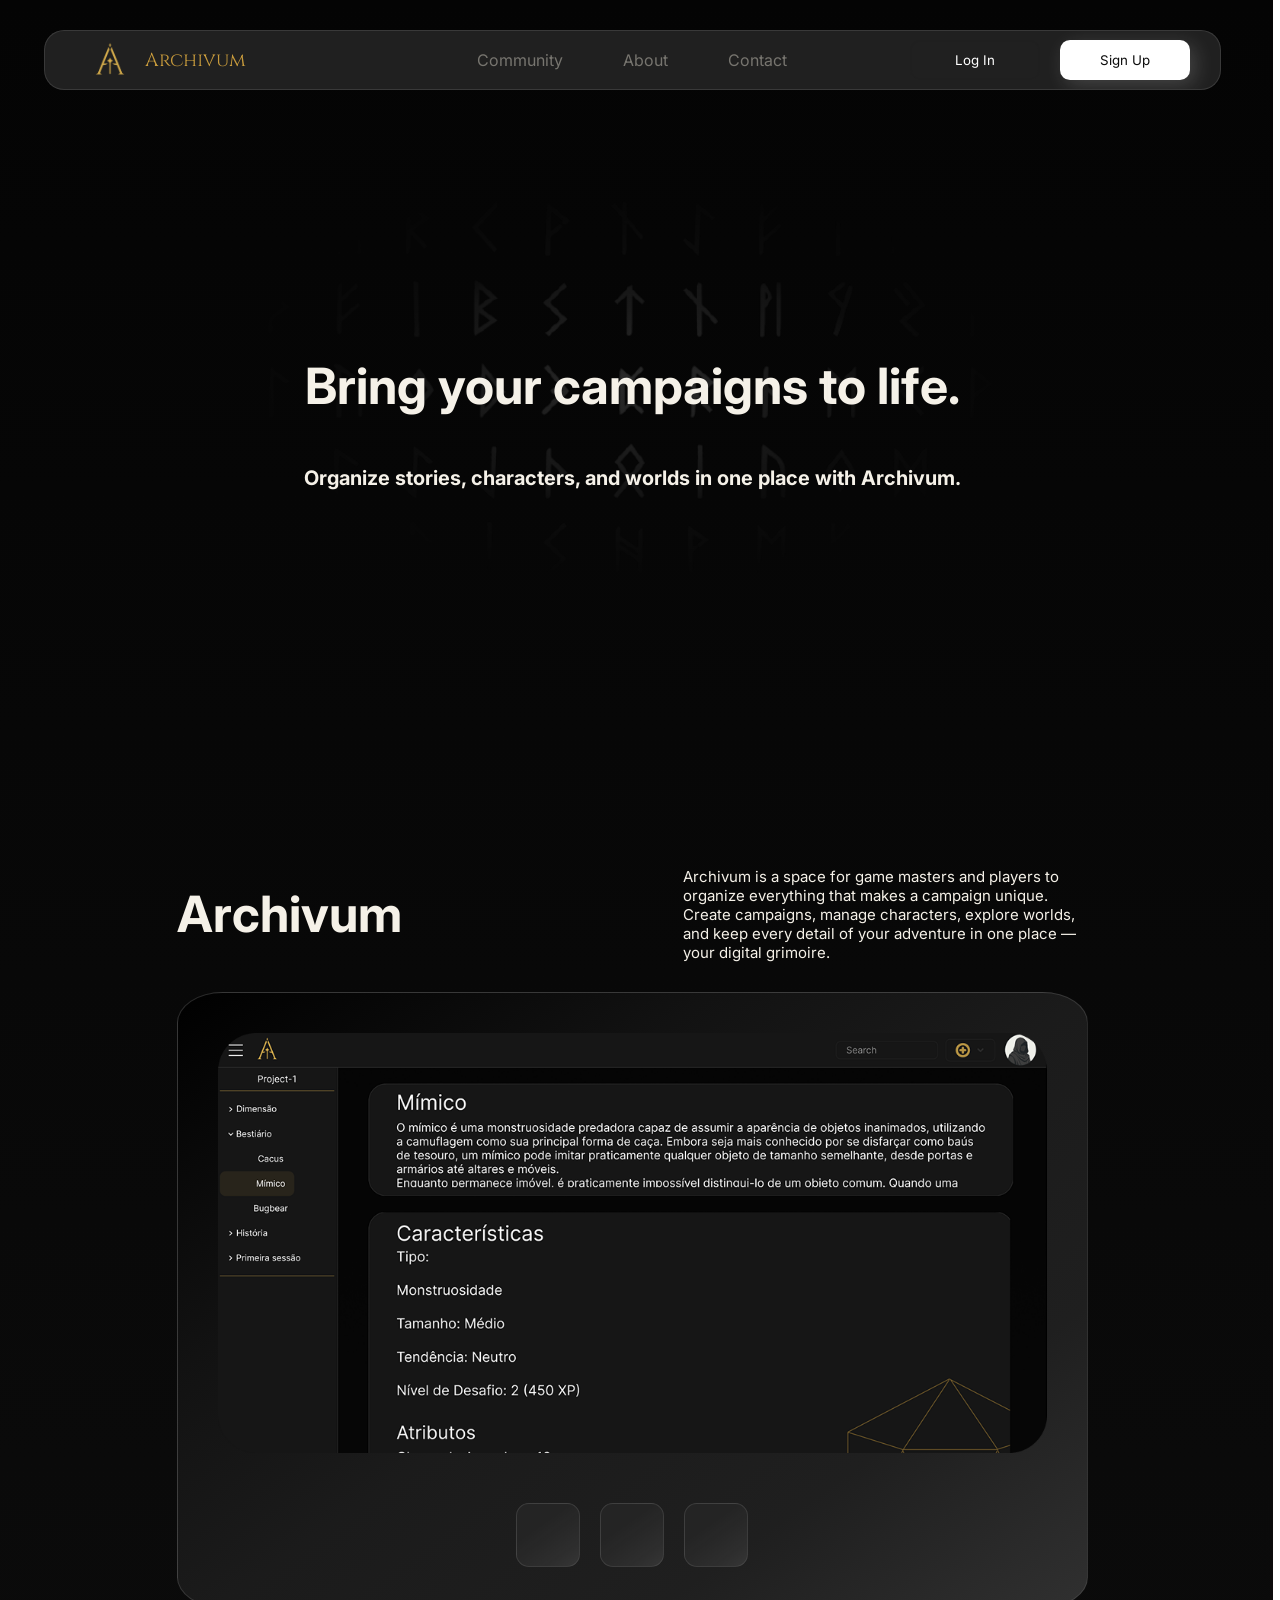
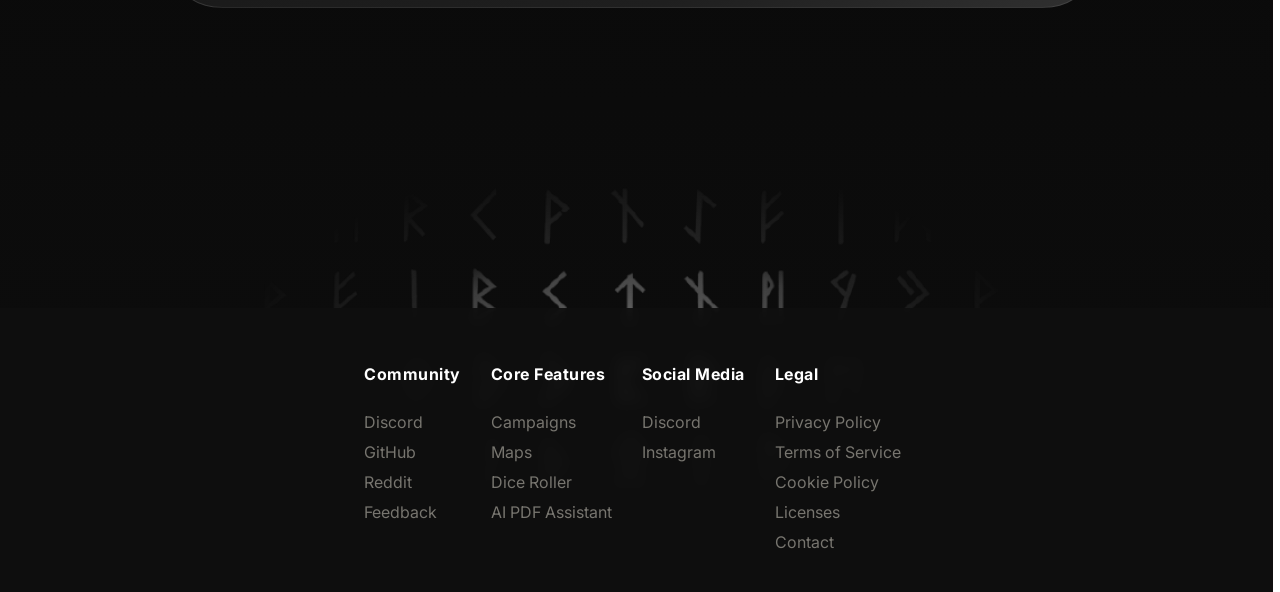
==== commit 6b0449cd: "melhorando mockup" ====
--- a/landingpage.html
+++ b/landingpage.html
@@ -63,7 +63,7 @@
             <button class="lbry"></button>
             <button class="prjts"></button>
             </div>
-        </div>
+         </div>
             
         </div>
     </div>
--- a/landingpage.css
+++ b/landingpage.css
@@ -45,6 +45,7 @@
   --surface-hover: #2D2D2D;
   --border: #202020e5;
   --border-hover: #585858;
+  --border-hover-transparent: #58585875;
 
   /* TEXTOS*/
   --text-title: #F5F1E8;      /* títulos grandes */
@@ -275,7 +276,7 @@
     max-width: 1600px;
     height: 60px;
     margin-top: 30px;
-    border: 2px solid var(--border);
+    border: 1px solid var(--border-hover-transparent);
     background: rgba(36, 36, 36, 0.9);
     z-index: 10;
 }
@@ -485,9 +486,24 @@
 .lbry, .prjt, .prjts{
     position: relative;
     z-index: 3;
-
-
-}
+    width: 5vw;
+    height: 5vw;
+    border-radius: 20%;
+    border: 1px solid var(--border-hover-transparent);
+    backdrop-filter: blur(20px);
+    background-color: var(--surface);
+
+    background: 
+    linear-gradient(
+        145deg,
+        transparent 35%,
+        rgba(255,255,255,.04) 75%,
+        rgba(255,255,255,.08) 100%
+    ),
+    #242424;
+}
+
+
 
 .mockup{
     padding: 40px;
@@ -498,13 +514,11 @@
           rgba(27, 27, 27, 1) 51%,
            rgb(31, 31, 31) 76%,
             rgb(48, 48, 48) 100%);
-        width: fit-content;
-        height: 610px;
         display: flex;
         flex-direction: column;
-        gap: 60px;
+        gap: 50px;
         border-radius: 5%;
-        
+        border: 1px solid var(--border-hover-transparent)
         
 }
 
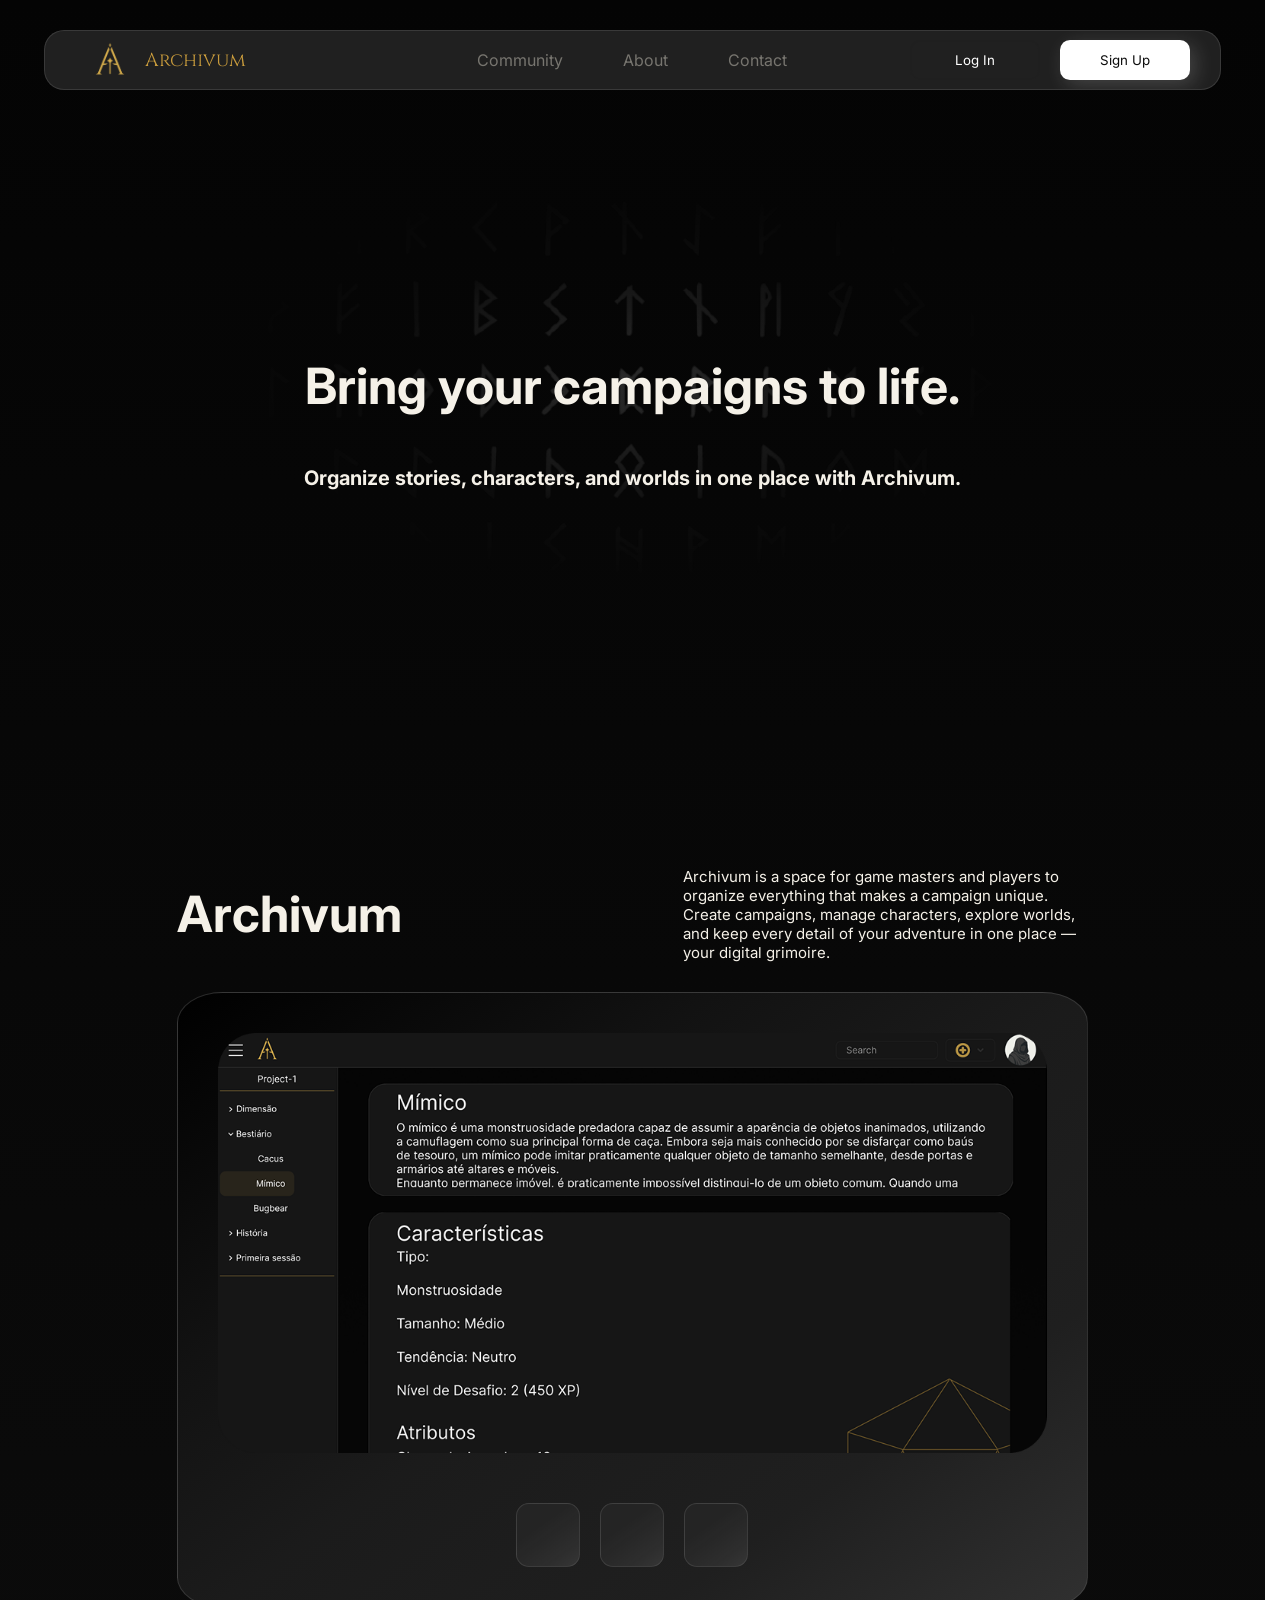
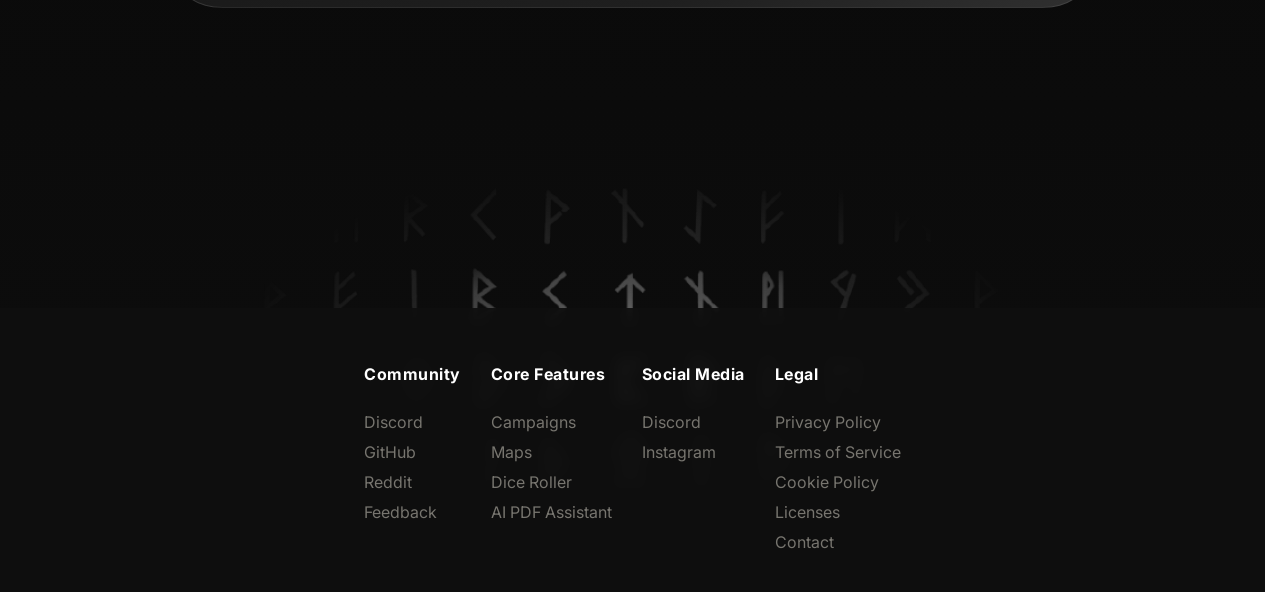
==== commit e21f477c: "arrumando as microanimações" ====
--- a/landingpage.html
+++ b/landingpage.html
@@ -56,7 +56,7 @@
         </div>
 
         <div class="bottom">
-            <div class="mockup">
+            <div class="mockup reveal">
             <img class="imgsec2 reveal" src="sec2img1.png">
             <div class="buttonMKP">
             <button class="prjt"></button>
--- a/landingpage.css
+++ b/landingpage.css
@@ -167,6 +167,7 @@
     justify-content: center;
     flex-direction: column;
     min-height: 100%;
+    overflow: hidden;
 }
 
 .landingpage{
